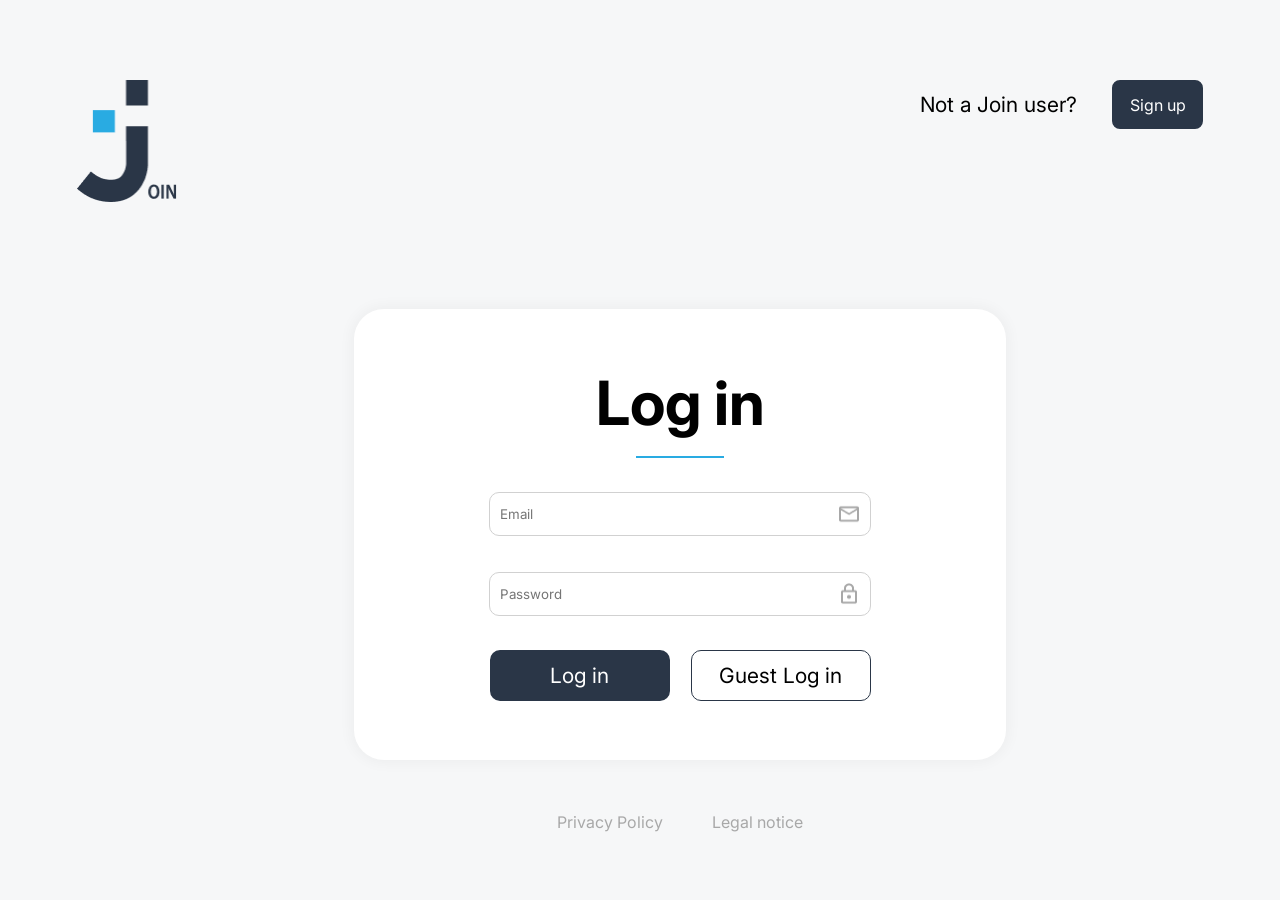
==== index.html @ b6048b2f "Initial commit" ====
<!DOCTYPE html>
<html lang="de">
  <head>
  <meta charset="UTF-8">
  <meta name="viewport" content="width=device-width, initial-scale=1.0">
  <link rel="preconnect" href="https://fonts.googleapis.com">
  <link rel="preconnect" href="https://fonts.gstatic.com" crossorigin>
  <link href="https://fonts.googleapis.com/css2?family=Delius+Swash+Caps&family=Inter:ital,opsz,wght@0,14..32,100..900;1,14..32,100..900&family=Open+Sans:ital,wght@0,300..800;1,300..800&family=Raleway:ital,wght@0,100..900;1,100..900&display=swap" rel="stylesheet">
  <link rel="icon" type="image/x-icon" href="./Assets/favIcon.png">
  <link rel="stylesheet" href="./style.css">
  <link rel="stylesheet" href="./CSS/login.css">
  <script src="./JS/header.js"></script>
</head>
  
  <title>Join</title>
  <body id="body" onload="logOut(); init()">
    <header>
        <img class="login-logo" src="./Assets/Join_logo_blue.png" alt="">
        <div class="signup-container">
          <h3>Not a Join user?</h3>
          <a class="signup-btn" href="./HTML/signup.html">Sign up</a>
        </div>
  </header>

  <div class="animation" id="animation">
    <img class="welcome-img" src="./Assets/Join_logo_big.png" alt="">
    <img class="welcome-img-mobile" src="./Assets/Join_logo.png" alt="">
  </div>

  <div class="hero">
    <div class="login-window">
      <div class="login-title">
      <h1>Log in</h1>
      <hr width="88px" color="#29ABE2" size="3">
    </div>
    <div class="input-box">
      <input class="input-test" type="email" name="" id="email" placeholder="Email">
      <img class="input-img" src="./Assets/mail (1).png" alt="">
      <div class="erorr-msg" id="email-error"></div>
    </div>
    <div class="input-box">
      <input oninput="changePasswordImg()" type="password" name="" id="password" placeholder="Password">
      <img class="input-img" onclick="showPassword()" id="show-password-img" src="./Assets/lock.png" alt="">
      <div class="erorr-msg" id="password-error"></div>
    </div>
    <div class="login-signup-container">
      <button onclick="userLogIn()" class="login-btn">Log in</button>
      <button onclick="guestLogin()" class="guest-login">Guest Log in</button>
    </div>
    </div>
    <div class="signup-container-mobile">
      <h3>Not a Join user?</h3>
      <a class="signup-btn" href="./HTML/signup.html">Sign up</a>
    </div>
  <footer>
    <a id="login-click-privacy" class="color-on-click-hover" href="./HTML/privacy-policy.html">Privacy Policy</a>
    <a id="login-click-legal" class="color-on-click-hover" href="./HTML/legal-notice.html">Legal notice</a>
  </footer>
</div>
<script src="./script.js"></script>
<script src="./JS/login.js"></script>
<script src="./JS/template.js"></script>
<script src="./JS/nav-bar.js"></script>
  </body>
</html>
---- style.css ----
* {
  box-sizing: border-box;
  margin: 0;
  font-family: inter;
}

body {
  display: flex;
  flex-direction: column;
}

a {
  text-decoration: none;
}

.clickable:hover {
  cursor: pointer;
}

#main-container {
  /* margin: 0 auto; Mihael */
  width: 100%;
  /* Mihael */
  position: relative;
  overflow-x: hidden;
}

#main-content {
  width: calc(100vw - 234px);
  max-width: calc(1440px - 234px);
  display: flex;
  flex-direction: column;
}

#frame {
  display: unset;
  background-color: #f6f7f8;
  width: 100%;
  justify-content: space-between;
  overflow-y: hidden;
  height: 100vh;

}

h1 {
  font-family: Inter;
  font-size: 61px;
  font-weight: 700;
  line-height: 73.2px;
}

h3 {
  font-size: 21px;
  font-weight: 400;
  line-height: 24px;
  text-align: center;
}

header {
  height: 80px;
  width: auto;
  display: flex;
  align-items: flex-start;
  padding: 80px 77px;
  justify-content: space-between;
}

.highlight-legal-documents {
  color: #29ABE2;
}

.header-logo {
  height: 39px;
  width: 32px;
}

button {
  cursor: pointer;
}

.user-button {
  display: flex;
  align-items: center;
  justify-content: center;
  height: 40px;
  width: 40px;
  border-radius: 100%;
  border: solid 3px #2a3647;
}

.user-button:hover {
  cursor: pointer;
}

.hero {
  padding-left: 16px;
  padding-right: 16px;
  padding-top: 110px;
  display: flex;
  justify-content: center;
  align-items: flex-start;
  flex-direction: column;
  gap: 20px;
}

h4 {
  font-size: 64px;
  font-weight: 600;
}

h5 {
  font-size: 10px;
}

.title-arrow {
  display: flex;
  justify-content: space-between;
  align-items: top;
  width: 100%;
}

.arrow-left {
  height: 32px;
  width: 32px;
}

.imprint-title {
  padding-bottom: 16px;
}

.email-div {
  padding-top: 16px;
}

h2 {
  font-size: 16px;
  font-weight: 800;
  text-align: left;
  text-underline-position: from-font;
  text-decoration-skip-ink: none;
}

.login-header {
  padding: 37px 38px;
}

.login-logo {
  position: relative;
  height: 122px;
  width: 100px;
}

input:focus {
  outline: none !important;
  border: 1px solid #29abe2;
}

.input-box {
  position: relative;
  height: 48px;
  width: 402px;
  display: flex;
  justify-content: space-between;
  align-items: center;
  padding: 0 10px;
}

.input-box input {
  border: solid 1px #d1d1d1;
  border-radius: 10px;
  height: 44px;
  width: 100%;
  padding-left: 10px;
  padding-right: 10px;
}

.input-img {
  position: absolute;
  right: 20px;
  height: 24px;
  width: 24px;
}

.show-password-img {
  cursor: pointer;
}

.input-box input:focus {
  outline: none !important;
  border: 1px solid #29abe2 !important;
}

.erorr-msg {
  display: none;
  font-size: 12px;
  color: red;
  padding-left: 12px;
  position: absolute;
  top: 50px;
}

.initials-circle-logo {
  display: inline-flex;
  justify-content: center;
  align-items: center;
  width: 40px;
  height: 40px;
  border-radius: 50%;
  color: #29abe2;
  font-weight: bold;
  font-size: 16px;
  margin: 5px;
  text-transform: uppercase;
}

.initials-circle-logo h3 {
  font-size: 20px;
  font-weight: 600;
}

.add-clear-task-mobile {
  display: none;
}

#click-privacy {
  transition: all 0.2s ease;
}

#click-legal {
  transition: all 0.2s ease;
}

.color-on-click {
  color: #29ABE2;
  font-weight: 800;
}

.color-on-click-hover:hover {
  color: #29ABE2;
  font-weight: 800;
}

.msg-box {
  height: 74px;
  width: 326px;
  position: absolute;
  background-color: #2a3647;
  display: flex;
  justify-content: center;
  align-items: center;
  color: white;
  font-size: 20px;
  border-radius: 20px;
  animation: overlaySlideIn 0.5s linear forwards;
  top: 50%;
  left: 50%;
  transform: translate(-50%, -50%);
}

.overlay-msg {
  display: none;
  position: absolute;
  top: 0;
  left: 0;
  height: 100vh;
  width: 100vw;
  background-color: rgba(0, 0, 0, 0.356);
  justify-content: center;
  align-items: center;
  z-index: 1000;
}

@keyframes overlaySlideIn {
  0% {
    top: 100%;
    left: 50%;
    transform: translate(-50%, 0);
  }

  100% {
    top: 50%;
    left: 50%;
    transform: translate(-50%, -50%);
  }
}

@media (max-width: 830px) {
  #main-content {
    height: calc(100vh - 160px);
    width: 100%;
  }

  .add-clear-task-mobile {
    display: flex;
    background-color: #f6f7f8;
    justify-content: flex-end;
    padding: 10px;
  }

  .add-clear-task-mobile p {
    display: none;
  }
}

@media (max-width: 680px) {
  h1 {
    font-size: 47px;
  }
}

@media (max-width: 500px) {
  .input-box {
    width: calc(100% - 32px);
  }

  .input-box input {
    width: 100%;
  }
}

@media (max-width: 340px) {
  h1 {
    font-size: 32px;
  }
}

.grid-container {
  display: grid;
  grid-template-columns: 41px 1fr;
  padding: 16px 0;
}

.grid-container div {
  padding: 0px;
}

.grid-container h1 {
  font-size: 24px;
}

@media screen and (min-width: 830px) {
  #frame {
    display: flex;
    flex-direction: row-reverse;
    justify-content: start;
    width: unset;
  }

  h5 {
    font-size: 14px;
  }

  .hero {
    padding-left: 96px;
    padding-top: 110px;
  }
}
---- CSS/login.css ----
* {
  margin: 0;
  font-family: inter;
}

body {
  background-color: #f6f7f8;
  display: flex;
  flex-direction: column;
  height: 100vh;
}

.signup-container {
  display: flex;
  align-items: center;
  flex-direction: row;
  gap: 35px;
}

button {
  cursor: pointer;
}

.hero {
  align-items: center;
  height: 100vh;
}

.login-window {
  width: 652px;
  height: 451px;
  background-color: white;
  display: flex;
  justify-content: center;
  align-items: center;
  flex-direction: column;
  gap: 32px;
  border-radius: 30px;
  padding: 32px 0;
  box-shadow: 0px 0px 14px 3px #0000000a;
}

.login-title {
  display: flex;
  justify-content: center;
  align-items: center;
  flex-direction: column;
  gap: 16px;
}

.login-signup-container {
  display: flex;
  justify-content: center;
  align-items: center;
  flex-direction: row;
  gap: 21px;
}

.login-btn {
  height: 51px;
  width: 180px;
  color: white;
  background-color: #2a3647;
  border: solid #2a3647;
  border-radius: 10px;
  font-size: 21px;
}

.signup-btn {
  height: 49px;
  width: 91px;
  color: white;
  background-color: #2a3647;
  border: solid #2a3647;
  border-radius: 8px;
  font-size: 16px;
  display: flex;
  justify-content: center;
  align-items: center;
}

.guest-login {
  height: 51px;
  width: 180px;
  border: solid 1px #2a3647;
  background-color: #ffffff;
  border-radius: 10px;
  font-size: 21px;
}

footer {
  display: flex;
  justify-content: space-between;
  align-items: center;
  padding-top: 42px;
  height: 35px;
  width: 246px;
  padding-bottom: 40px;
}

a {
  text-decoration: none;
  font-size: 16px;
  color: #a8a8a8;
  font-weight: 400;
}

.logo {
  width: 100px;
  height: 100px;
  background-image: url("../Assets/Join_logo.png");
  /* Replace with your logo path */
  background-size: contain;
  background-repeat: no-repeat;
  animation: moveLogo 2s ease-out forwards;
}

.signup-container-mobile {
  padding-top: 77px;
  height: 49px;
  width: 292px;
  display: none;
  justify-content: center;
  align-items: center;
  flex-direction: row;
  gap: 35px;
}

.signup-btn a {
  color: white;
}

.animation {
  position: absolute;
  height: 100%;
  width: 100%;
  background-color: #f6f7f8;
  z-index: 1;
  display: flex;
  justify-content: center;
  align-items: center;
}

.welcome-img {
  position: absolute;
  height: 122px;
  width: 100px;
  top: 50%;
  left: 50%;
  transform: translate(-50%, -50%);
  animation: mymove 1s linear forwards;
}

.welcome-img-mobile {
  position: absolute;
  display: none;
  height: 100px;
  width: 80px;
  top: 50%;
  left: 50%;
  transform: translate(-50%, -50%);
  animation: mymoveMobile 1s linear forwards;
}

@keyframes mymove {
  0% {
    transform: translate(-50%, -50%);
  }

  100% {
    top: 10%;
    left: 6%;
    transform: translate(0, 0);
    opacity: 0;
  }
}

@keyframes fadeOutBackground {
  0% {
    background-color: #f6f7f8;
  }

  100% {
    background-color: transparent;
  }
}

@keyframes mymoveMobile {
  0% {
    transform: translate(-50%, -50%);
  }

  100% {
    top: 5%;
    left: 6.5%;
    transform: translate(0, 0);
    opacity: 0;
  }
}

@keyframes fadeOutBackgroundMobile {
  0% {
    background-color: #2a3647;
  }

  100% {
    background-color: transparent;
  }
}

@media (max-width: 830px) {
  .welcome-img {
    display: none;
  }

  .welcome-img-mobile {
    display: block;
    animation: mymoveMobile 1s linear forwards;
  }

  .animation {
    animation: fadeOutBackgroundMobile 1s forwards;
  }
}

@media (min-width: 831px) {
  .animation {
    animation: fadeOutBackground 1s forwards;
  }
}

@media (max-width: 680px) {
  header {
    padding: 38px 37px;
  }

  .login-logo {
    height: 78px;
    width: 64px;
  }

  .signup-container {
    display: none;
  }

  .signup-container-mobile {
    display: flex;
  }

  .login-window {
    width: calc(100% - 32px);
  }

  .welcome-img {
    display: none;
  }

  .welcome-img-mobile {
    display: block;
    height: 78px;
    width: 64px;
    top: 50%;
    left: 50%;
    transform: translate(-50%, -50%);
    animation: mymoveMobile 1s linear forwards;
  }

  .animation {
    background-color: #2a3647;
    animation: fadeOutBackgroundMobile 1s forwards;
  }
}

@media (max-width: 500px) {
  .login-signup-container {
    flex-direction: column;
    padding-top: 10px;
  }
}
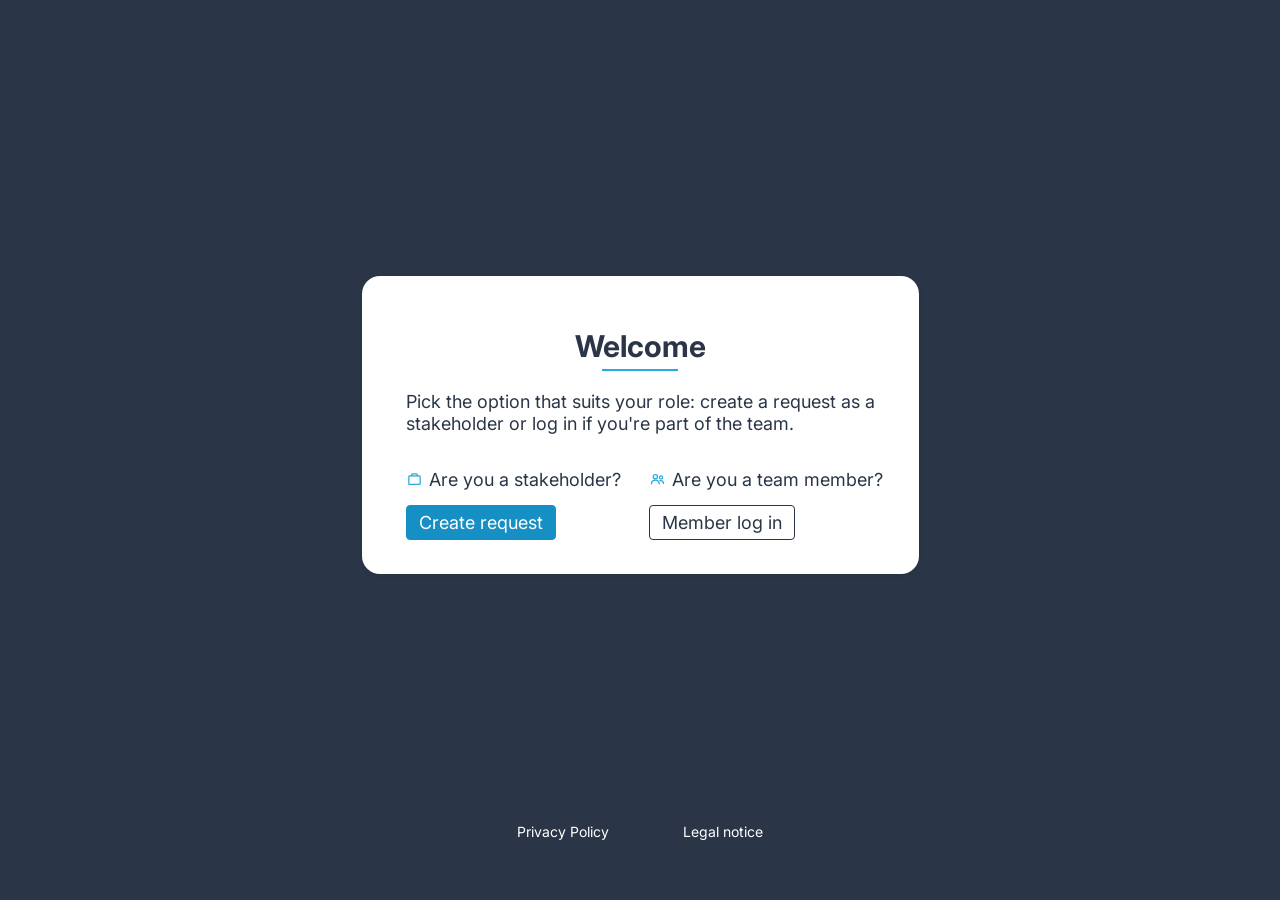
==== commit 8aad4117: "fixed index and welcome.html" ====
--- a/index.html
+++ b/index.html
@@ -1,65 +1,96 @@
-<!DOCTYPE html>
-<html lang="de">
+<!doctype html>
+<html lang="dn">
   <head>
-  <meta charset="UTF-8">
-  <meta name="viewport" content="width=device-width, initial-scale=1.0">
-  <link rel="preconnect" href="https://fonts.googleapis.com">
-  <link rel="preconnect" href="https://fonts.gstatic.com" crossorigin>
-  <link href="https://fonts.googleapis.com/css2?family=Delius+Swash+Caps&family=Inter:ital,opsz,wght@0,14..32,100..900;1,14..32,100..900&family=Open+Sans:ital,wght@0,300..800;1,300..800&family=Raleway:ital,wght@0,100..900;1,100..900&display=swap" rel="stylesheet">
-  <link rel="icon" type="image/x-icon" href="./Assets/favIcon.png">
-  <link rel="stylesheet" href="./style.css">
-  <link rel="stylesheet" href="./CSS/login.css">
-  <script src="./JS/header.js"></script>
-</head>
-  
-  <title>Join</title>
-  <body id="body" onload="logOut(); init()">
-    <header>
-        <img class="login-logo" src="./Assets/Join_logo_blue.png" alt="">
-        <div class="signup-container">
-          <h3>Not a Join user?</h3>
-          <a class="signup-btn" href="./HTML/signup.html">Sign up</a>
+    <meta charset="UTF-8" />
+
+    <meta name="viewport" content="width=device-width, initial-scale=1.0" />
+    <link rel="preconnect" href="https://fonts.googleapis.com" />
+    <link rel="preconnect" href="https://fonts.gstatic.com" crossorigin />
+    <link
+      href="https://fonts.googleapis.com/css2?family=Delius+Swash+Caps&family=Inter:ital,opsz,wght@0,14..32,100..900;1,14..32,100..900&family=Open+Sans:ital,wght@0,300..800;1,300..800&family=Raleway:ital,wght@0,100..900;1,100..900&display=swap"
+      rel="stylesheet"
+    />
+    <link rel="icon" type="image/x-icon" href="./Assets/favIcon.png" />
+    <title>Join - Welcome</title>
+    <link rel="stylesheet" href="./style.css" />
+    <link rel="stylesheet" href="./CSS/login.css" />
+
+    <link rel="stylesheet" href="../CSS/welcome.css" />
+  </head>
+
+  <body
+    id="body"
+    onload="
+      logOut();
+      init();
+    "
+  >
+    <div class="animation" id="animation">
+      <img class="welcome-img" src="./Assets/Join_logo_big.png" alt="" />
+      <img class="welcome-img-mobile" src="./Assets/Join_logo.png" alt="" />
+    </div>
+
+    <main class="welcome-page">
+      <section class="welcome-card">
+        <h1>Welcome</h1>
+
+        <div class="headline-line"></div>
+
+        <p class="welcome-description">
+          Pick the option that suits your role: create a request as a
+          stakeholder or log in if you're part of the team.
+        </p>
+
+        <div class="role-container">
+          <!-- STAKEHOLDER -->
+          <div class="role-box">
+            <div class="role-title">
+              <svg viewBox="0 0 24 24" aria-hidden="true">
+                <path d="M8 7V5.5C8 4.7 8.7 4 9.5 4h5c.8 0 1.5.7 1.5 1.5V7" />
+
+                <rect x="4" y="7" width="16" height="12" rx="1" />
+              </svg>
+
+              <span> Are you a stakeholder? </span>
+            </div>
+
+            <a href="./HTML/stakeholder.html" class="request-button">
+              Create request
+            </a>
+          </div>
+
+          <!-- TEAM MEMBER -->
+          <div class="role-box">
+            <div class="role-title">
+              <svg viewBox="0 0 24 24" aria-hidden="true">
+                <circle cx="9" cy="8" r="3" />
+
+                <path d="M3.5 18c.4-3.3 2.4-5 5.5-5s5.1 1.7 5.5 5" />
+
+                <circle cx="17" cy="9" r="2.2" />
+
+                <path d="M15.5 13.5c2.9-.3 4.7 1.2 5 4" />
+              </svg>
+
+              <span> Are you a team member? </span>
+            </div>
+
+            <a href="./HTML/welcome.html" class="login-button">
+              Member log in
+            </a>
+          </div>
         </div>
-  </header>
+      </section>
 
-  <div class="animation" id="animation">
-    <img class="welcome-img" src="./Assets/Join_logo_big.png" alt="">
-    <img class="welcome-img-mobile" src="./Assets/Join_logo.png" alt="">
-  </div>
+      <footer class="welcome-footer">
+        <a href="./privacy-policy.html"> Privacy Policy </a>
 
-  <div class="hero">
-    <div class="login-window">
-      <div class="login-title">
-      <h1>Log in</h1>
-      <hr width="88px" color="#29ABE2" size="3">
-    </div>
-    <div class="input-box">
-      <input class="input-test" type="email" name="" id="email" placeholder="Email">
-      <img class="input-img" src="./Assets/mail (1).png" alt="">
-      <div class="erorr-msg" id="email-error"></div>
-    </div>
-    <div class="input-box">
-      <input oninput="changePasswordImg()" type="password" name="" id="password" placeholder="Password">
-      <img class="input-img" onclick="showPassword()" id="show-password-img" src="./Assets/lock.png" alt="">
-      <div class="erorr-msg" id="password-error"></div>
-    </div>
-    <div class="login-signup-container">
-      <button onclick="userLogIn()" class="login-btn">Log in</button>
-      <button onclick="guestLogin()" class="guest-login">Guest Log in</button>
-    </div>
-    </div>
-    <div class="signup-container-mobile">
-      <h3>Not a Join user?</h3>
-      <a class="signup-btn" href="./HTML/signup.html">Sign up</a>
-    </div>
-  <footer>
-    <a id="login-click-privacy" class="color-on-click-hover" href="./HTML/privacy-policy.html">Privacy Policy</a>
-    <a id="login-click-legal" class="color-on-click-hover" href="./HTML/legal-notice.html">Legal notice</a>
-  </footer>
-</div>
-<script src="./script.js"></script>
-<script src="./JS/login.js"></script>
-<script src="./JS/template.js"></script>
-<script src="./JS/nav-bar.js"></script>
+        <a href="./legal-notice.html"> Legal notice </a>
+      </footer>
+    </main>
+    <script src="./script.js"></script>
+    <script src="./JS/login.js"></script>
+    <script src="./JS/template.js"></script>
+    <script src="./JS/nav-bar.js"></script>
   </body>
-</html>+</html>
--- a/style.css
+++ b/style.css
@@ -95,7 +95,7 @@
 .hero {
   padding-left: 16px;
   padding-right: 16px;
-  padding-top: 110px;
+  padding-top: 90px;
   display: flex;
   justify-content: center;
   align-items: flex-start;
@@ -109,7 +109,7 @@
 }
 
 h5 {
-  font-size: 10px;
+  font-size: 14px;
 }
 
 .title-arrow {
@@ -351,7 +351,7 @@
   }
 
   .hero {
-    padding-left: 96px;
-    padding-top: 110px;
+    padding-left: 95px;
+    padding-top: 90px;
   }
 }
--- a/CSS/welcome.css
+++ b/CSS/welcome.css
@@ -0,0 +1,307 @@
+* {
+  box-sizing: border-box;
+}
+
+html,
+body {
+  margin: 0;
+  width: 100%;
+  min-height: 100%;
+}
+
+body {
+  font-family: Arial, Helvetica, sans-serif;
+  background: #2a3647;
+  color: #2a3647;
+}
+
+
+/* PAGE */
+
+.welcome-page {
+  position: relative;
+
+  width: 100%;
+  min-height: 100vh;
+
+  display: flex;
+  justify-content: center;
+  align-items: center;
+
+  background: #2a3647;
+
+  padding: 40px 24px 90px;
+}
+
+
+/* CARD */
+
+.welcome-card {
+  width: 557px;
+  min-height: 252px;
+
+  background: #ffffff;
+
+  border-radius: 18px;
+
+  padding: 34px 44px 34px;
+
+  box-shadow:
+    0 2px 5px rgba(0, 0, 0, 0.08);
+
+  display: flex;
+  flex-direction: column;
+}
+
+
+/* TITLE */
+
+.welcome-card h1 {
+  margin: 0;
+
+  text-align: center;
+
+  font-size: 30px;
+  font-weight: 700;
+
+  color: #2a3647;
+}
+
+
+/* BLUE LINE */
+
+.headline-line {
+  width: 76px;
+  height: 2px;
+
+  margin: -15px auto 20px;
+
+  background: #29abe2;
+}
+
+
+/* DESCRIPTION */
+
+.welcome-description {
+  margin: 0 0 33px;
+  font-size: 18px;
+  line-height: 1.25;
+
+  color: #2a3647;
+}
+
+
+/* TWO OPTIONS */
+
+.role-container {
+  display: flex;
+
+  justify-content: space-between;
+  align-items: flex-start;
+
+  gap: 36px;
+}
+
+
+.role-box {
+  min-width: 175px;
+
+  display: flex;
+  flex-direction: column;
+
+  align-items: flex-start;
+
+  gap: 15px;
+}
+
+
+/* ICON + TEXT */
+
+.role-title {
+  display: flex;
+  align-items: center;
+
+  gap: 6px;
+
+  font-size: 18px;
+  white-space: nowrap;
+
+  color: #2a3647;
+}
+
+
+.role-title svg {
+  width: 17px;
+  height: 17px;
+
+  fill: none;
+
+  stroke: #29abe2;
+  stroke-width: 1.8;
+  stroke-linecap: round;
+  stroke-linejoin: round;
+
+  flex-shrink: 0;
+}
+
+
+/* BUTTONS */
+
+.request-button,
+.login-button {
+  min-height: 31px;
+
+  padding: 6px 12px;
+
+  border-radius: 4px;
+
+  text-decoration: none;
+
+  font-size: 18px;
+
+  display: inline-flex;
+  justify-content: center;
+  align-items: center;
+
+  transition:
+    background-color 0.15s ease,
+    color 0.15s ease,
+    border-color 0.15s ease,
+    box-shadow 0.15s ease;
+}
+
+
+/* CREATE REQUEST */
+
+.request-button {
+  background: #168fc4;
+
+  border: 1px solid #168fc4;
+
+  color: #ffffff;
+}
+
+
+.request-button:hover {
+  background: #29abe2;
+  border-color: #29abe2;
+
+  box-shadow:
+    0 2px 5px rgba(0, 0, 0, 0.18);
+}
+
+
+/* MEMBER LOGIN */
+
+.login-button {
+  background: #ffffff;
+
+  border: 1px solid #2a3647;
+
+  color: #2a3647;
+}
+
+
+.login-button:hover {
+  color: #29abe2;
+
+  border-color: #29abe2;
+}
+
+
+/* FOOTER */
+
+.welcome-footer {
+  position: absolute;
+
+  left: 50%;
+  bottom: 29px;
+
+  transform: translateX(-50%);
+
+  display: flex;
+
+  gap: 23px;
+}
+
+
+.welcome-footer a {
+  color: #ffffff;
+
+  font-size: 14px;
+
+  text-decoration: none;
+}
+
+
+.welcome-footer a:hover {
+  color: #29abe2;
+}
+
+
+/* MOBILE */
+
+@media (max-width: 600px) {
+
+  .welcome-page {
+    padding:
+      24px
+      18px
+      100px;
+  }
+
+
+  .welcome-card {
+    width: 100%;
+
+    max-width: 420px;
+
+    padding:
+      32px
+      24px;
+  }
+
+
+  .welcome-description {
+    text-align: center;
+
+    margin-bottom: 30px;
+  }
+
+
+  .role-container {
+    flex-direction: column;
+
+    gap: 27px;
+  }
+
+
+  .role-box {
+    width: 100%;
+
+    align-items: center;
+  }
+
+
+  .role-title {
+    white-space: normal;
+
+    justify-content: center;
+  }
+
+
+  .request-button,
+  .login-button {
+    min-width: 135px;
+  }
+
+
+  .welcome-footer {
+    bottom: 32px;
+
+    width: 100%;
+
+    justify-content: center;
+  }
+
+}
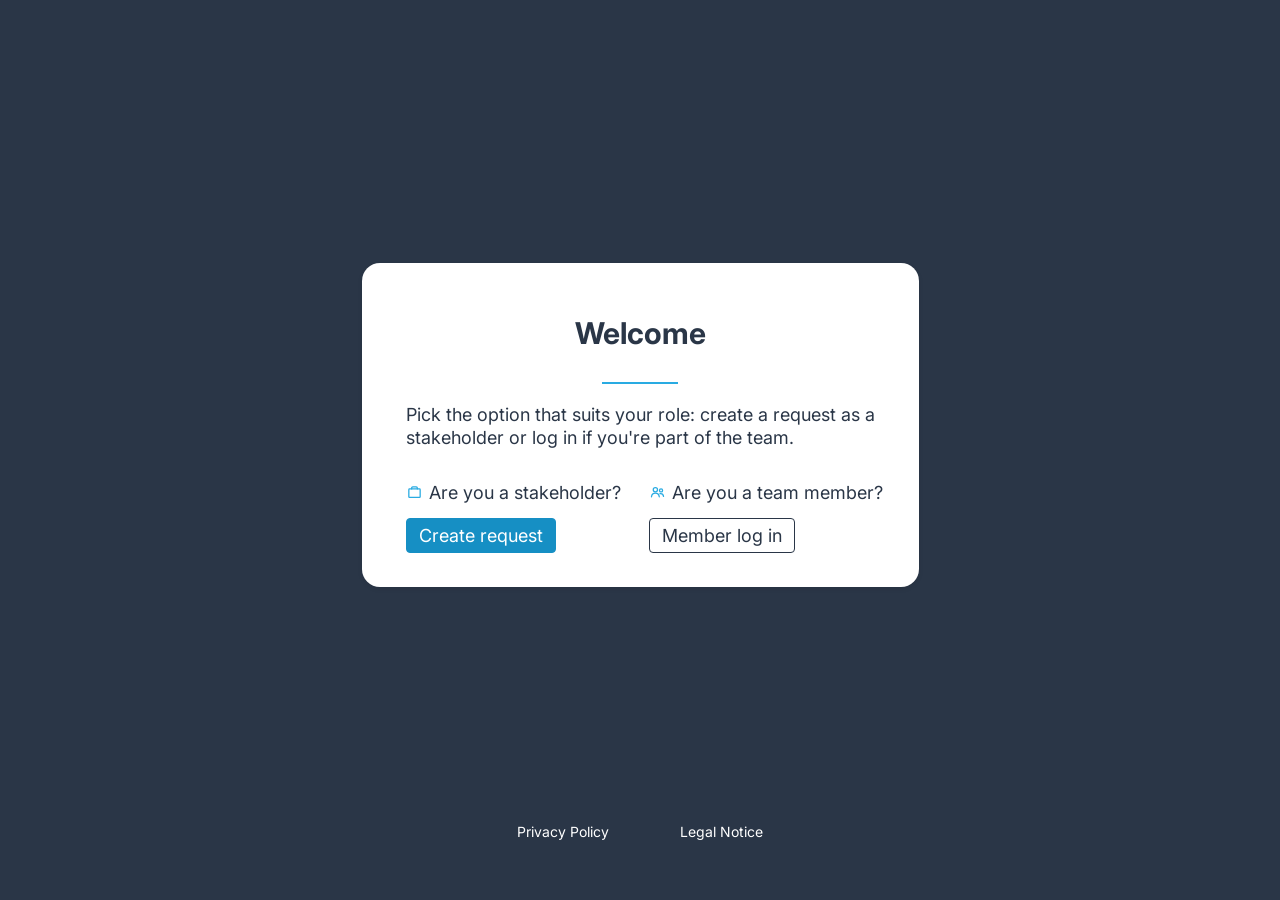
==== commit f4773b68: "add imgs and fixed index" ====
--- a/index.html
+++ b/index.html
@@ -15,22 +15,35 @@
     <link rel="stylesheet" href="./style.css" />
     <link rel="stylesheet" href="./CSS/login.css" />
 
-    <link rel="stylesheet" href="../CSS/welcome.css" />
+    <link rel="stylesheet" href="./CSS/welcome.css" />
   </head>
 
-  <body
-    id="body"
-    onload="
-      logOut();
-      init();
-    "
-  >
+  <body id="body">
+    <!-- Splash / Logo Animation -->
     <div class="animation" id="animation">
-      <img class="welcome-img" src="./Assets/Join_logo_big.png" alt="" />
-      <img class="welcome-img-mobile" src="./Assets/Join_logo.png" alt="" />
+      <img
+        class="welcome-img"
+        src="./Assets/Join_logo_big.png"
+        alt="Join Logo"
+      />
+
+      <img
+        class="welcome-img-mobile"
+        src="./Assets/Join_logo.png"
+        alt="Join Logo"
+      />
     </div>
 
     <main class="welcome-page">
+      <!-- Sign up -->
+      <div class="welcome-top">
+        <div class="welcome-signup">
+          <span>Not a Join user?</span>
+          <a href="./HTML/signup.html" class="signup-btn">Sign up</a>
+        </div>
+      </div>
+
+      <!-- Welcome Card -->
       <section class="welcome-card">
         <h1>Welcome</h1>
 
@@ -42,16 +55,14 @@
         </p>
 
         <div class="role-container">
-          <!-- STAKEHOLDER -->
           <div class="role-box">
             <div class="role-title">
               <svg viewBox="0 0 24 24" aria-hidden="true">
                 <path d="M8 7V5.5C8 4.7 8.7 4 9.5 4h5c.8 0 1.5.7 1.5 1.5V7" />
-
                 <rect x="4" y="7" width="16" height="12" rx="1" />
               </svg>
 
-              <span> Are you a stakeholder? </span>
+              <span>Are you a stakeholder?</span>
             </div>
 
             <a href="./HTML/stakeholder.html" class="request-button">
@@ -59,20 +70,16 @@
             </a>
           </div>
 
-          <!-- TEAM MEMBER -->
           <div class="role-box">
             <div class="role-title">
               <svg viewBox="0 0 24 24" aria-hidden="true">
                 <circle cx="9" cy="8" r="3" />
-
                 <path d="M3.5 18c.4-3.3 2.4-5 5.5-5s5.1 1.7 5.5 5" />
-
                 <circle cx="17" cy="9" r="2.2" />
-
                 <path d="M15.5 13.5c2.9-.3 4.7 1.2 5 4" />
               </svg>
 
-              <span> Are you a team member? </span>
+              <span>Are you a team member?</span>
             </div>
 
             <a href="./HTML/welcome.html" class="login-button">
@@ -82,12 +89,13 @@
         </div>
       </section>
 
+      <!-- Footer -->
       <footer class="welcome-footer">
-        <a href="./privacy-policy.html"> Privacy Policy </a>
-
-        <a href="./legal-notice.html"> Legal notice </a>
+        <a href="./privacy-policy.html">Privacy Policy</a>
+        <a href="./legal-notice.html">Legal Notice</a>
       </footer>
     </main>
+
     <script src="./script.js"></script>
     <script src="./JS/login.js"></script>
     <script src="./JS/template.js"></script>
--- a/style.css
+++ b/style.css
@@ -7,6 +7,7 @@
 body {
   display: flex;
   flex-direction: column;
+  background-color: #f6f7f8;
 }
 
 a {
@@ -31,16 +32,14 @@
   display: flex;
   flex-direction: column;
 }
-
 #frame {
-  display: unset;
-  background-color: #f6f7f8;
   width: 100%;
-  justify-content: space-between;
-  overflow-y: hidden;
-  height: 100vh;
-
-}
+  max-width: 1440px;
+  margin: 0 auto;
+  
+}
+
+
 
 h1 {
   font-family: Inter;
@@ -284,6 +283,7 @@
   }
 }
 
+
 @media (max-width: 830px) {
   #main-content {
     height: calc(100vh - 160px);
--- a/CSS/login.css
+++ b/CSS/login.css
@@ -1,205 +1,282 @@
 * {
   margin: 0;
   font-family: inter;
+  box-sizing: border-box;
 }
 
 body {
   background-color: #f6f7f8;
+
   display: flex;
   flex-direction: column;
-  height: 100vh;
-}
+
+  min-height: 100vh;
+}
+
+
+/* =========================
+   SIGN UP
+========================= */
 
 .signup-container {
   display: flex;
   align-items: center;
+
   flex-direction: row;
+
   gap: 35px;
 }
+
+.signup-btn {
+  width: 91px;
+  height: 49px;
+
+  display: flex;
+  justify-content: center;
+  align-items: center;
+
+  color: white;
+
+  background-color: #2a3647;
+
+  border: 1px solid #2a3647;
+  border-radius: 8px;
+
+  font-size: 16px;
+
+  text-decoration: none;
+}
+
+.signup-btn a {
+  color: white;
+}
+
+
+/* =========================
+   BUTTONS
+========================= */
 
 button {
   cursor: pointer;
 }
 
+.login-btn {
+  width: 180px;
+  height: 51px;
+
+  color: white;
+
+  background-color: #2a3647;
+
+  border: 1px solid #2a3647;
+  border-radius: 10px;
+
+  font-size: 21px;
+}
+
+.guest-login {
+  width: 180px;
+  height: 51px;
+
+  background-color: white;
+
+  border: 1px solid #2a3647;
+  border-radius: 10px;
+
+  font-size: 21px;
+}
+
+
+/* =========================
+   HERO
+========================= */
+
 .hero {
-  align-items: center;
-  height: 100vh;
-}
+
+  align-items: center;
+}
+
+
+/* =========================
+   LOGIN WINDOW
+========================= */
 
 .login-window {
   width: 652px;
   height: 451px;
+
+  display: flex;
+  justify-content: center;
+  align-items: center;
+
+  flex-direction: column;
+
+  gap: 32px;
+
+  padding: 32px 0;
+
   background-color: white;
-  display: flex;
-  justify-content: center;
-  align-items: center;
+
+  border-radius: 30px;
+
+  box-shadow: 0 0 14px 3px #0000000a;
+}
+
+
+/* =========================
+   LOGIN TITLE
+========================= */
+
+.login-title {
+  display: flex;
+  justify-content: center;
+  align-items: center;
+
   flex-direction: column;
-  gap: 32px;
-  border-radius: 30px;
-  padding: 32px 0;
-  box-shadow: 0px 0px 14px 3px #0000000a;
-}
-
-.login-title {
-  display: flex;
-  justify-content: center;
-  align-items: center;
-  flex-direction: column;
+
   gap: 16px;
 }
 
+
+/* =========================
+   LOGIN BUTTON CONTAINER
+========================= */
+
 .login-signup-container {
   display: flex;
   justify-content: center;
   align-items: center;
+
   flex-direction: row;
+
   gap: 21px;
 }
 
-.login-btn {
-  height: 51px;
-  width: 180px;
-  color: white;
-  background-color: #2a3647;
-  border: solid #2a3647;
-  border-radius: 10px;
-  font-size: 21px;
-}
-
-.signup-btn {
+
+/* =========================
+   MOBILE SIGN UP
+========================= */
+
+.signup-container-mobile {
+  width: 292px;
   height: 49px;
-  width: 91px;
-  color: white;
-  background-color: #2a3647;
-  border: solid #2a3647;
-  border-radius: 8px;
+
+  display: none;
+  justify-content: center;
+  align-items: center;
+
+  flex-direction: row;
+
+  gap: 35px;
+
+  padding-top: 77px;
+}
+
+
+/* =========================
+   LINKS
+========================= */
+
+a {
+  color: #a8a8a8;
+
   font-size: 16px;
-  display: flex;
-  justify-content: center;
-  align-items: center;
-}
-
-.guest-login {
-  height: 51px;
-  width: 180px;
-  border: solid 1px #2a3647;
+  font-weight: 400;
+
+  text-decoration: none;
+}
+
+
+/* =========================
+   FOOTER
+========================= */
+
+footer {
+  width: 246px;
+  height: 35px;
+
+  display: flex;
+  justify-content: space-between;
+  align-items: center;
+
+  padding-top: 42px;
+  padding-bottom: 40px;
+}
+
+
+/* ==================================================
+   SPLASH SCREEN
+================================================== */
+
+.animation {
+  position: fixed;
+
+  top: 0;
+  left: 0;
+
+  width: 100%;
+  height: 100vh;
+
+  display: flex;
+  justify-content: center;
+  align-items: center;
+
   background-color: #ffffff;
-  border-radius: 10px;
-  font-size: 21px;
-}
-
-footer {
-  display: flex;
-  justify-content: space-between;
-  align-items: center;
-  padding-top: 42px;
-  height: 35px;
-  width: 246px;
-  padding-bottom: 40px;
-}
-
-a {
-  text-decoration: none;
-  font-size: 16px;
-  color: #a8a8a8;
-  font-weight: 400;
-}
-
-.logo {
+
+  z-index: 9999;
+
+  animation: hideSplash 1.5s ease forwards;
+}
+
+
+/* DESKTOP LOGO */
+
+.welcome-img {
   width: 100px;
-  height: 100px;
-  background-image: url("../Assets/Join_logo.png");
-  /* Replace with your logo path */
-  background-size: contain;
-  background-repeat: no-repeat;
-  animation: moveLogo 2s ease-out forwards;
-}
-
-.signup-container-mobile {
-  padding-top: 77px;
-  height: 49px;
-  width: 292px;
+  height: 122px;
+
+  object-fit: contain;
+}
+
+
+/* MOBILE LOGO */
+
+.welcome-img-mobile {
   display: none;
-  justify-content: center;
-  align-items: center;
-  flex-direction: row;
-  gap: 35px;
-}
-
-.signup-btn a {
-  color: white;
-}
-
-.animation {
-  position: absolute;
-  height: 100%;
-  width: 100%;
-  background-color: #f6f7f8;
-  z-index: 1;
-  display: flex;
-  justify-content: center;
-  align-items: center;
-}
-
-.welcome-img {
-  position: absolute;
-  height: 122px;
-  width: 100px;
-  top: 50%;
-  left: 50%;
-  transform: translate(-50%, -50%);
-  animation: mymove 1s linear forwards;
-}
-
-.welcome-img-mobile {
-  position: absolute;
-  display: none;
-  height: 100px;
-  width: 80px;
-  top: 50%;
-  left: 50%;
-  transform: translate(-50%, -50%);
-  animation: mymoveMobile 1s linear forwards;
-}
-
-@keyframes mymove {
+
+  width: 64px;
+  height: 78px;
+
+  object-fit: contain;
+}
+
+
+/* ==================================================
+   EINZIGE ANIMATION
+================================================== */
+
+@keyframes hideSplash {
   0% {
-    transform: translate(-50%, -50%);
-  }
-
-  100% {
-    top: 10%;
-    left: 6%;
-    transform: translate(0, 0);
-    opacity: 0;
-  }
-}
-
-@keyframes fadeOutBackground {
-  0% {
-    background-color: #f6f7f8;
+    background-color: #ffffff;
+    opacity: 1;
+    visibility: visible;
+  }
+
+  30% {
+    background-color: #ffffff;
+    opacity: 1;
   }
 
   100% {
     background-color: transparent;
-  }
-}
-
-@keyframes mymoveMobile {
-  0% {
-    transform: translate(-50%, -50%);
-  }
-
-  100% {
-    top: 5%;
-    left: 6.5%;
-    transform: translate(0, 0);
     opacity: 0;
-  }
-}
-
-@keyframes fadeOutBackgroundMobile {
-  0% {
+    visibility: hidden;
+  }
+}
+
+@keyframes mobileBackgroundFade {
+  0%,
+  45% {
     background-color: #2a3647;
   }
 
@@ -208,72 +285,100 @@
   }
 }
 
-@media (max-width: 830px) {
-  .welcome-img {
-    display: none;
-  }
-
-  .welcome-img-mobile {
-    display: block;
-    animation: mymoveMobile 1s linear forwards;
-  }
-
-  .animation {
-    animation: fadeOutBackgroundMobile 1s forwards;
-  }
-}
-
-@media (min-width: 831px) {
-  .animation {
-    animation: fadeOutBackground 1s forwards;
-  }
-}
-
-@media (max-width: 680px) {
-  header {
-    padding: 38px 37px;
-  }
-
-  .login-logo {
-    height: 78px;
-    width: 64px;
-  }
-
-  .signup-container {
-    display: none;
-  }
-
-  .signup-container-mobile {
-    display: flex;
-  }
-
-  .login-window {
-    width: calc(100% - 32px);
-  }
-
-  .welcome-img {
-    display: none;
-  }
-
-  .welcome-img-mobile {
-    display: block;
-    height: 78px;
-    width: 64px;
+@keyframes mobileLogoMove {
+  0%,
+  45% {
     top: 50%;
     left: 50%;
     transform: translate(-50%, -50%);
-    animation: mymoveMobile 1s linear forwards;
-  }
-
+    opacity: 1;
+  }
+
+  100% {
+    top: 38px;
+    left: 37px;
+    transform: translate(0, 0);
+  }
+}
+
+/* ==================================================
+   MOBILE
+================================================== */
+
+@media (max-width: 600px) {
   .animation {
+    position: fixed;
+    inset: 0;
+
+    width: 100vw;
+    height: 100vh;
+
+    display: flex;
+    justify-content: center;
+    align-items: center;
+
     background-color: #2a3647;
-    animation: fadeOutBackgroundMobile 1s forwards;
-  }
-}
+
+    z-index: 9999;
+    pointer-events: none;
+
+    animation: mobileBackgroundFade 4s ease forwards;
+  }
+
+  .welcome-img {
+    display: none;
+  }
+
+  .welcome-img-mobile {
+    display: block;
+
+    position: absolute;
+
+    width: 64px;
+    height: 78px;
+
+    top: 50%;
+    left: 50%;
+    z-index: 9999;
+
+
+    transform: translate(-50%, -50%);
+
+    animation: mobileLogoMove 4s ease forwards;
+  }
+}
+
+
+@media (max-width: 680px) {
+
+  header {
+    padding: 38px 37px;
+  }
+
+  .login-logo {
+    width: 64px;
+    height: 78px;
+  }
+
+  .signup-container {
+    display: none;
+  }
+
+  .signup-container-mobile {
+    display: flex;
+  }
+
+  .login-window {
+    width: calc(100% - 32px);
+  }
+}
+
 
 @media (max-width: 500px) {
+
   .login-signup-container {
     flex-direction: column;
+
     padding-top: 10px;
   }
 }
--- a/CSS/welcome.css
+++ b/CSS/welcome.css
@@ -10,51 +10,107 @@
 }
 
 body {
-  font-family: Arial, Helvetica, sans-serif;
-  background: #2a3647;
+  font-family: Inter, Arial, Helvetica, sans-serif;
+  background-color: #2a3647;
   color: #2a3647;
 }
 
 
-/* PAGE */
-
-.welcome-page {
-  position: relative;
-
-  width: 100%;
-  min-height: 100vh;
+/* ==================================================
+   SPLASH
+================================================== */
+
+.animation {
+  position: fixed;
+  inset: 0;
+
+  width: 100vw;
+  height: 100vh;
 
   display: flex;
   justify-content: center;
   align-items: center;
 
-  background: #2a3647;
+  background-color: #ffffff;
+
+  z-index: 9999;
+
+  pointer-events: none;
+
+  animation: desktopSplashFade 1.5s ease forwards;
+}
+
+
+/* DESKTOP SPLASH LOGO */
+
+.welcome-img {
+  width: 100px;
+  height: 122px;
+
+  object-fit: contain;
+}
+
+
+/* MOBILE SPLASH LOGO */
+
+.welcome-img-mobile {
+  display: none;
+}
+
+
+/* ==================================================
+   PAGE
+================================================== */
+
+.welcome-page {
+  position: relative;
+
+  width: 100%;
+  min-height: 100vh;
+
+  display: flex;
+  justify-content: center;
+  align-items: center;
 
   padding: 40px 24px 90px;
-}
-
-
-/* CARD */
+
+  background-color: #2a3647;
+}
+
+
+/* ==================================================
+   TOP
+================================================== */
+
+.welcome-top {
+  display: none;
+}
+
+
+/* ==================================================
+   CARD
+================================================== */
 
 .welcome-card {
   width: 557px;
   min-height: 252px;
 
-  background: #ffffff;
-
-  border-radius: 18px;
-
-  padding: 34px 44px 34px;
-
-  box-shadow:
-    0 2px 5px rgba(0, 0, 0, 0.08);
-
   display: flex;
   flex-direction: column;
-}
-
-
-/* TITLE */
+
+  padding: 34px 44px;
+
+  background-color: #ffffff;
+
+  border-radius: 18px;
+
+  box-shadow: 0 2px 5px rgba(0, 0, 0, 0.08);
+}
+
+
+/* ==================================================
+   TITLE
+================================================== */
 
 .welcome-card h1 {
   margin: 0;
@@ -68,22 +124,27 @@
 }
 
 
-/* BLUE LINE */
+/* ==================================================
+   BLUE LINE
+================================================== */
 
 .headline-line {
   width: 76px;
   height: 2px;
 
-  margin: -15px auto 20px;
-
-  background: #29abe2;
-}
-
-
-/* DESCRIPTION */
+  margin: 12px auto 20px;
+
+  background-color: #29abe2;
+}
+
+
+/* ==================================================
+   DESCRIPTION
+================================================== */
 
 .welcome-description {
   margin: 0 0 33px;
+
   font-size: 18px;
   line-height: 1.25;
 
@@ -91,11 +152,12 @@
 }
 
 
-/* TWO OPTIONS */
+/* ==================================================
+   ROLES
+================================================== */
 
 .role-container {
   display: flex;
-
   justify-content: space-between;
   align-items: flex-start;
 
@@ -108,14 +170,11 @@
 
   display: flex;
   flex-direction: column;
-
   align-items: flex-start;
 
   gap: 15px;
 }
 
-
-/* ICON + TEXT */
 
 .role-title {
   display: flex;
@@ -124,6 +183,7 @@
   gap: 6px;
 
   font-size: 18px;
+
   white-space: nowrap;
 
   color: #2a3647;
@@ -145,36 +205,37 @@
 }
 
 
-/* BUTTONS */
+/* ==================================================
+   BUTTONS
+================================================== */
 
 .request-button,
 .login-button {
   min-height: 31px;
 
-  padding: 6px 12px;
-
-  border-radius: 4px;
-
-  text-decoration: none;
-
-  font-size: 18px;
-
   display: inline-flex;
   justify-content: center;
   align-items: center;
 
+  padding: 6px 12px;
+
+  border-radius: 4px;
+
+  text-decoration: none;
+
+  font-size: 18px;
+
   transition:
     background-color 0.15s ease,
     color 0.15s ease,
-    border-color 0.15s ease,
-    box-shadow 0.15s ease;
+    border-color 0.15s ease;
 }
 
 
 /* CREATE REQUEST */
 
 .request-button {
-  background: #168fc4;
+  background-color: #168fc4;
 
   border: 1px solid #168fc4;
 
@@ -183,18 +244,16 @@
 
 
 .request-button:hover {
-  background: #29abe2;
+  background-color: #29abe2;
+
   border-color: #29abe2;
-
-  box-shadow:
-    0 2px 5px rgba(0, 0, 0, 0.18);
 }
 
 
 /* MEMBER LOGIN */
 
 .login-button {
-  background: #ffffff;
+  background-color: #ffffff;
 
   border: 1px solid #2a3647;
 
@@ -209,7 +268,9 @@
 }
 
 
-/* FOOTER */
+/* ==================================================
+   FOOTER
+================================================== */
 
 .welcome-footer {
   position: absolute;
@@ -239,69 +300,357 @@
 }
 
 
-/* MOBILE */
+/* ==================================================
+   DESKTOP SPLASH ANIMATION
+================================================== */
+
+@keyframes desktopSplashFade {
+  0%,
+  40% {
+    opacity: 1;
+    visibility: visible;
+  }
+
+  100% {
+    opacity: 0;
+    visibility: hidden;
+  }
+}
+
+
+/* ==================================================
+   MOBILE
+================================================== */
 
 @media (max-width: 600px) {
 
+  html,
+  body {
+    width: 100%;
+    min-height: 100%;
+
+    margin: 0;
+
+    overflow-x: hidden;
+
+    background-color: #2a3647;
+  }
+
+
+  /* ===============================================
+     MOBILE SPLASH
+  =============================================== */
+
+  .animation {
+    position: absolute;
+
+    inset: 0;
+
+    width: 100vw;
+    height: 100vh;
+
+    display: flex;
+    justify-content: center;
+    align-items: center;
+
+    background-color: #2a3647;
+
+    opacity: 1;
+    visibility: visible;
+
+    z-index: 9999;
+
+    pointer-events: none;
+
+    animation: mobileBackgroundFade 4s ease forwards;
+  }
+
+
+  .welcome-img {
+    display: none;
+  }
+
+
+  .welcome-img-mobile {
+    position: absolute;
+
+    top: 50%;
+    left: 50%;
+
+    width: 64px;
+    height: 78px;
+
+    display: block;
+
+    object-fit: contain;
+
+    transform: translate(-50%, -50%);
+
+    animation: mobileLogoMove 4s ease forwards;
+  }
+
+
+  /* ===============================================
+     MOBILE PAGE
+  =============================================== */
+
   .welcome-page {
-    padding:
-      24px
-      18px
-      100px;
-  }
-
+    position: relative;
+
+    width: 100%;
+    min-height: 100dvh;
+
+    display: flex;
+    flex-direction: column;
+    align-items: stretch;
+
+    padding: 145px 7px 17px;
+
+    background-color: #2a3647;
+  }
+
+
+  /* ===============================================
+     SIGN UP OBEN
+  =============================================== */
+
+  .welcome-top {
+    position: static;
+
+    width: 100%;
+
+    display: flex;
+    justify-content: center;
+    align-items: center;
+
+    margin-bottom: 16px;
+  }
+
+
+  .welcome-signup {
+    display: flex;
+    justify-content: center;
+    align-items: center;
+
+    gap: 14px;
+
+    color: #ffffff;
+
+    font-size: 14px;
+  }
+
+
+  .welcome-signup .signup-btn {
+    width: auto;
+    height: auto;
+
+    display: inline-flex;
+
+    padding: 0;
+
+    color: #ffffff;
+
+    background-color: transparent;
+
+    border: none;
+
+    font-size: 16px;
+
+    text-decoration: none;
+  }
+
+
+  /* ===============================================
+     MOBILE CARD
+  =============================================== */
 
   .welcome-card {
-    width: 100%;
-
-    max-width: 420px;
-
-    padding:
-      32px
-      24px;
-  }
-
+    width: 95%;
+    min-height: 476px;
+
+    flex-shrink: 0;
+
+    margin: 0 auto;
+
+
+    background-color: #ffffff;
+
+    border-radius: 25px;
+
+    box-shadow: none;
+  }
+
+
+  .welcome-card h1 {
+    margin: 0;
+
+    text-align: center;
+
+    font-size: 34px;
+    font-weight: 700;
+
+    color: #2a3647;
+  }
+
+
+  /* BLUE LINE */
+
+  .headline-line {
+    width: 85px;
+    height: 2px;
+
+    margin: 12px auto 20px;
+
+    background-color: #29abe2;
+  }
+
+
+  /* DESCRIPTION */
 
   .welcome-description {
+    margin: 0 0 44px;
+
     text-align: center;
 
-    margin-bottom: 30px;
-  }
-
+    font-size: 14px;
+    line-height: 1.2;
+
+    color: #2a3647;
+  }
+
+
+  /* ===============================================
+     MOBILE ROLES
+  =============================================== */
 
   .role-container {
+    display: flex;
     flex-direction: column;
-
-    gap: 27px;
+    align-items: center;
+
+    gap: 57px;
   }
 
 
   .role-box {
     width: 100%;
-
+    min-width: 0;
+
+    display: flex;
+    flex-direction: column;
     align-items: center;
+
+    gap: 14px;
   }
 
 
   .role-title {
+    justify-content: center;
+
+    font-size: 16px;
+
     white-space: normal;
-
-    justify-content: center;
-  }
-
+  }
+
+
+  /* ===============================================
+     MOBILE BUTTONS
+  =============================================== */
 
   .request-button,
   .login-button {
-    min-width: 135px;
-  }
-
+    min-width: 132px;
+    min-height: 41px;
+
+    padding: 8px 14px;
+
+    font-size: 14px;
+
+    border-radius: 7px;
+  }
+
+
+  .request-button {
+    background-color: #2a3647 !important;
+
+    border-color: #2a3647 !important;
+
+    color: #ffffff !important;
+  }
+
+
+  /* ===============================================
+     MOBILE FOOTER
+  =============================================== */
 
   .welcome-footer {
-    bottom: 32px;
+    position: static;
 
     width: 100%;
 
+    display: flex;
     justify-content: center;
-  }
-
+    align-items: center;
+
+    gap: 27px;
+
+    margin-top: auto;
+
+    padding-top: 20px;
+
+    transform: none;
+  }
+
+
+  .welcome-footer a {
+    color: #ffffff;
+
+    font-size: 14px;
+
+    text-decoration: none;
+  }
+}
+
+
+/* ==================================================
+   MOBILE BACKGROUND ANIMATION
+
+   Hintergrund bleibt zuerst dunkel
+   und wird danach langsam transparent.
+================================================== */
+
+@keyframes mobileBackgroundFade {
+  0%,
+  45% {
+    background-color: #2a3647;
+  }
+
+  100% {
+    background-color: transparent;
+  }
+}
+
+
+/* ==================================================
+   MOBILE LOGO ANIMATION
+
+   Logo:
+   Mitte -> oben links -> bleibt dort.
+================================================== */
+
+@keyframes mobileLogoMove {
+  0%,
+  45% {
+    top: 50%;
+    left: 50%;
+
+    transform: translate(-50%, -50%);
+  }
+
+  100% {
+    top: 38px;
+    left: 37px;
+
+    transform: translate(0, 0);
+  }
 }
